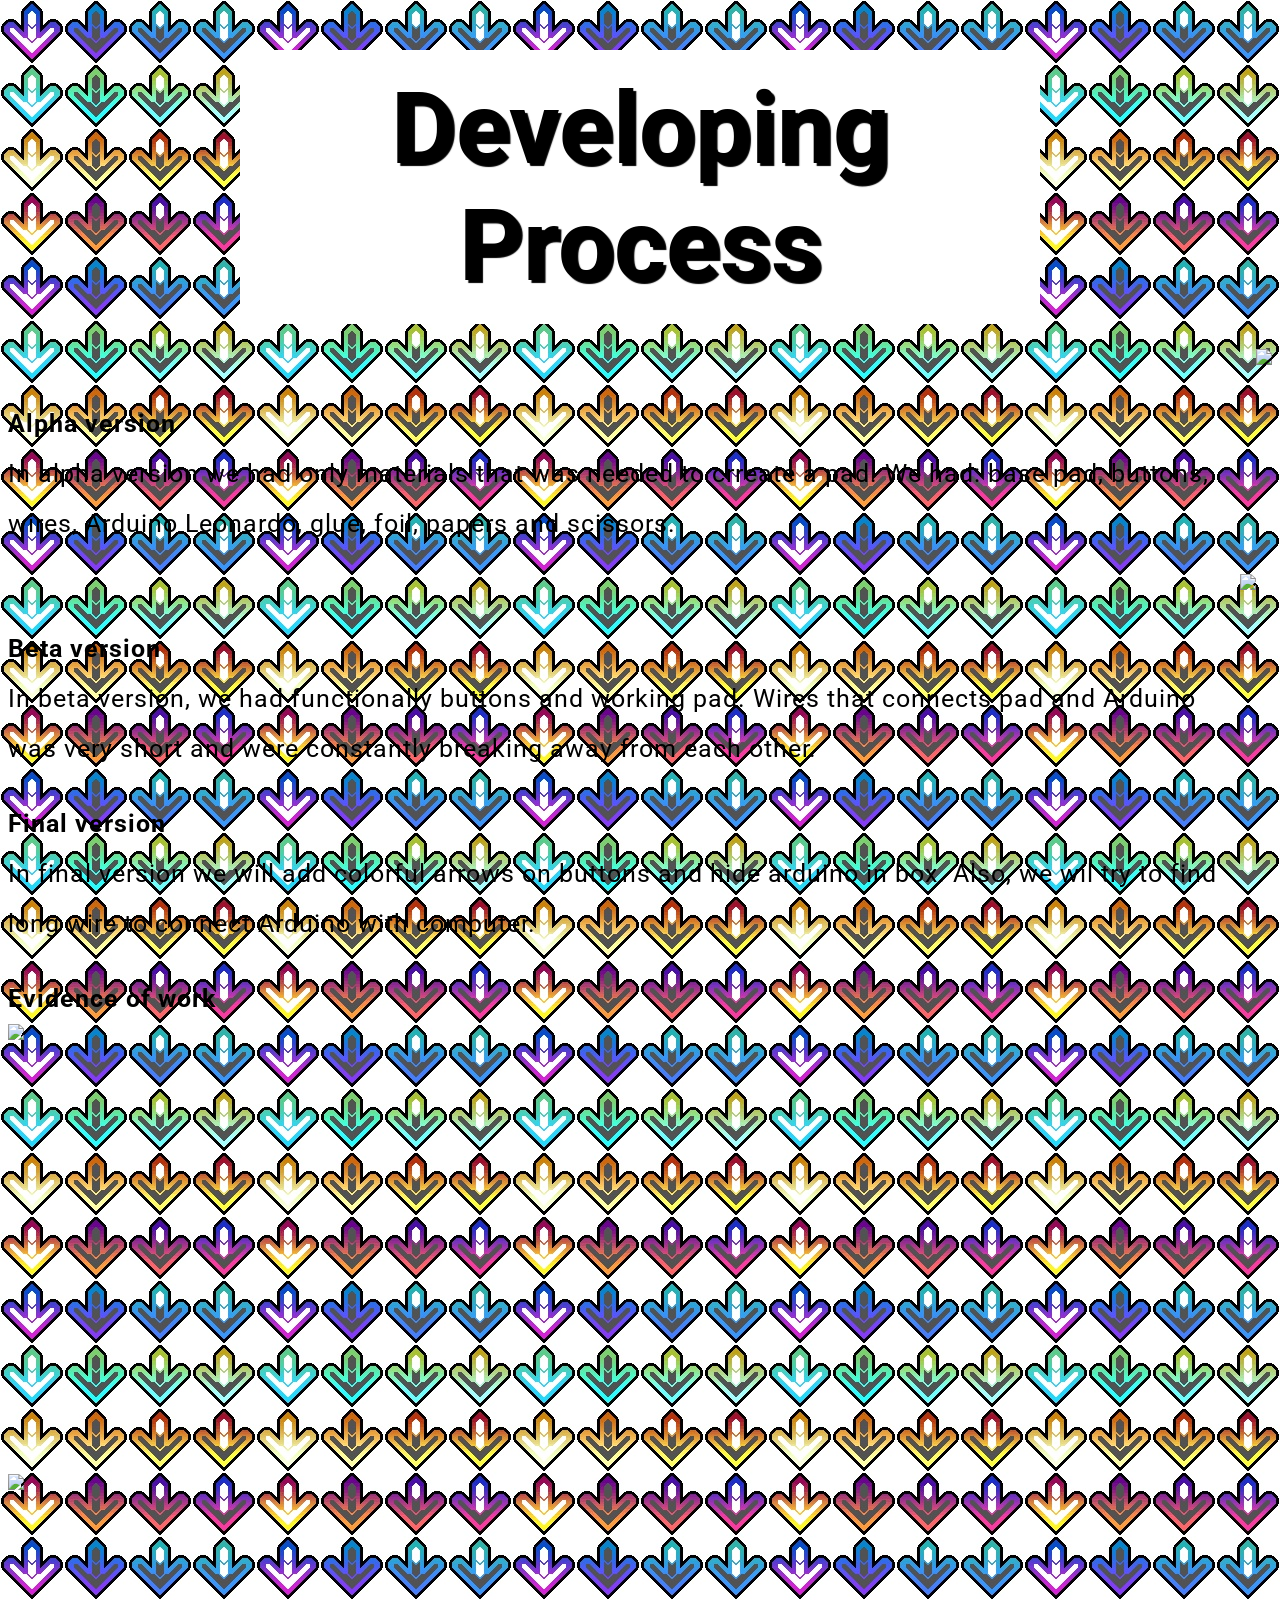
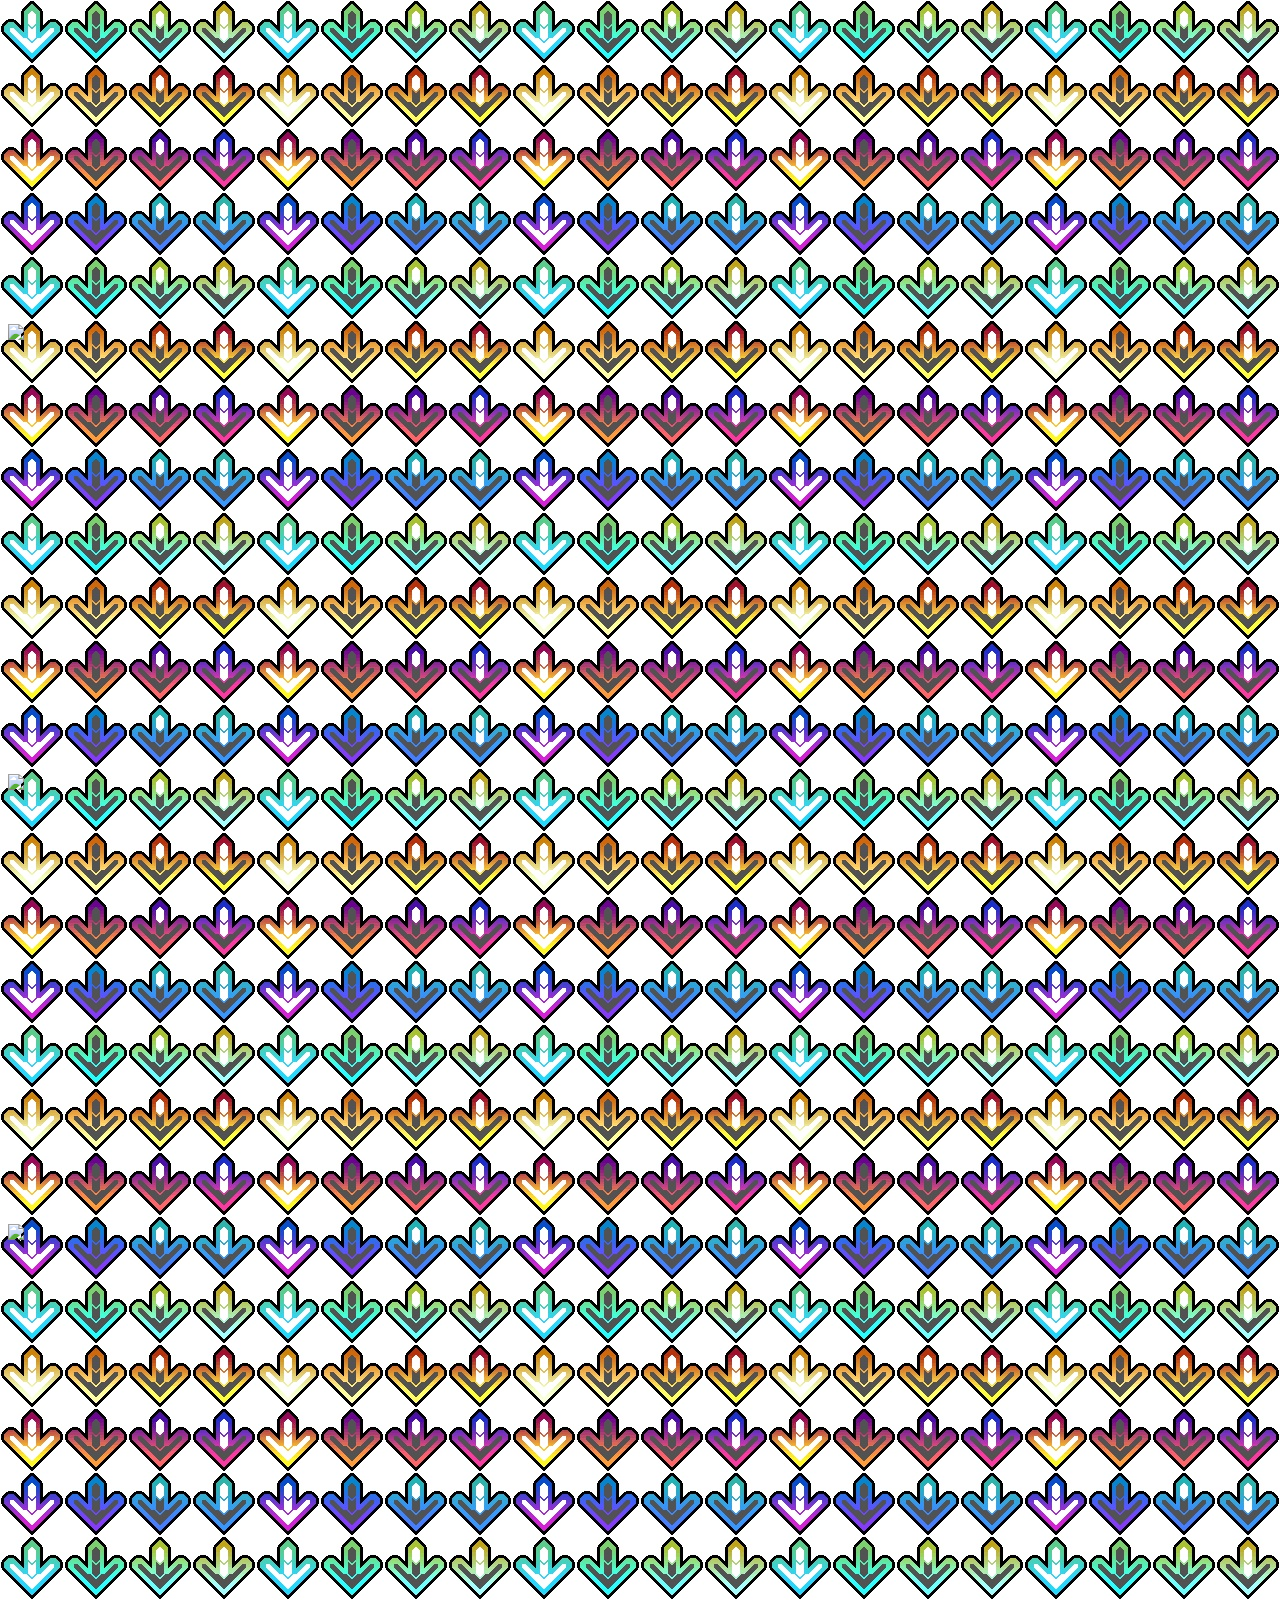
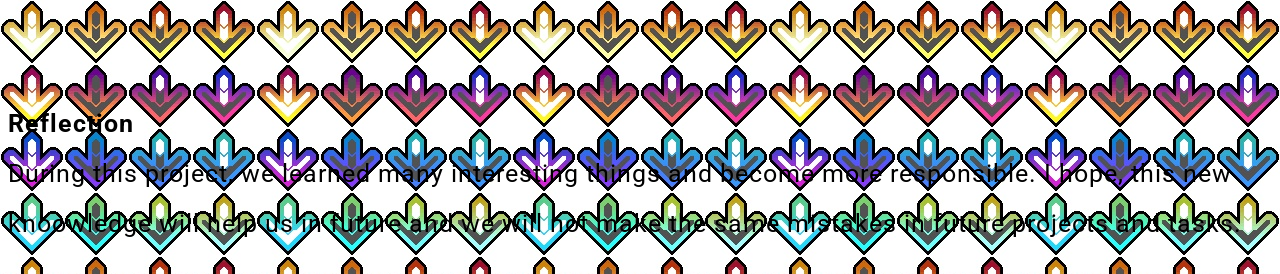
==== developing.html @ edda7273 "Add files via upload" ====
<!DOCTYPE html>
    <html>
        <head>
            <link rel=”icon” href=”/favicon.ico” type=”image/x-icon”>
            <link rel="shortcut icon" href="/favicon.ico" type="image/x-icon">

            <meta charset="utf-8">
            
            <link href="styles/new.css" rel="stylesheet" type="text/css" />

            <link rel="preconnect" href="https://fonts.googleapis.com">
<link rel="preconnect" href="https://fonts.gstatic.com" crossorigin>
<link href="https://fonts.googleapis.com/css2?family=Roboto:ital,wght@0,100..900;1,100..900&display=swap" rel="stylesheet">

            <link rel="preconnect" href="https://fonts.googleapis.com">
<link rel="preconnect" href="https://fonts.gstatic.com" crossorigin>
<link href="https://fonts.googleapis.com/css2?family=Bitcount+Grid+Double+Ink:wght@100..900&display=swap" rel="stylesheet">

            <title>Developing Process</title>
        </head>

        <body>

            <h1>
                Developing Process
            </h1>

            <div class="text8">
            
                <p>
                    <img src="images/photo_2026-05-17_21-23-11.jpg" height="400px" align="right"> <br>

                    <b>Alpha version</b> <br>
                    In alpha version we had only materials that was needed to crreate a pad. We had: base pad, buttons, wires, Arduino Leonardo, glue, foil, papers and scissors. 
            </div>

            <div class="text9">
            
                <p>
                    <img src="images/photo_2_2026-05-19_14-45-23.jpg" height="400px" align="right"> <br>

                    <b>Beta version</b> <br>
                    In beta version, we had functionally buttons and working pad. Wires that connects pad and Arduino was very short and were constantly breaking away from each other. 
            </div>

            <div class="text10">
            
                <p>

                    <b>Final version</b> <br>
                    In final version we will add colorful arrows on buttons and hide arduino in box. Also, we wil try to find long wire to connect Arduino with computer. 
                </p>
            </div>

            <div class="text11">
            
                <p>

                    <b>Evidence of work</b> <br>

                <img src="images/photo_2026-05-17_21-12-37.jpg" height="400px"> <br>
                <img src="images/photo_2026-05-17_21-12-39.jpg" height="400px"> <br>
                <img src="images/photo_2026-05-17_21-12-40.jpg" height="400px"> <br>
                <img src="images/photo_2026-05-17_21-20-04.jpg" height="400px"> <br>
                <img src="images/photo_2026-05-17_21-20-00.jpg" height="400px"> <br>
                </p>

            </div>
            
            <div class="text12">
            
                <p>

                    <b>Reflection</b> <br>
                    During this project, we learned many interesting things and become more responsible. I hope, this new knoowledge will help us in future and we will not make the same mistakes in future projects and tasks.
                </p>
            </div>
            <script src="scripts/main.js"></script>
        </body>



    </html>
---- styles/new.css ----
html {
  font-size: 15px; /* px значит 'пиксели': базовый шрифт будет 10 пикселей в высоту  */
  font-family: "Roboto", sans-serif;
}

p,
li {
  font-size: 25px;
  line-height: 2;
  letter-spacing: 1px;
}

body{
  background-image: url('../images/Illustration.jpg');
}

h1 {
  margin: auto;
  padding: 20px 0;
  color: #000000;
  text-shadow: 3px 3px 1px black;
  font-size: 100px;
  text-align: center;
  background-color: rgb(255, 255, 255);
  width: 800px;
  margin-top: 50px;
}

.text1 {
  display: flex;
  justify-content: center;
  align-items: center;
  background-color: rgb(255, 255, 255);
  padding: 10px 10px;
  height: auto;
  text-align: center;
  place-items: center;
  margin-top: 100px;
  margin-left: 100px;
  margin-right: 100px;
}

.text2 {
  display: flex;
  justify-content: center;
  align-items: center;
  height: 200px;
  background-color: rgb(255, 255, 255);
  padding: 20px 20px;
  text-align: center;
  place-items: center;
  margin-top: 100px;
  margin-left: 100px;
  margin-right: 100px;
  height: auto;
}

.text3 {
  display: flex;
  justify-content: center;
  align-items: center;
  height: 200px;
  background-color: rgb(255, 255, 255);
  padding: 20px 20px;
  text-align: center;
  place-items: center;
  margin-top: 100px;
  margin-left: 100px;
  margin-right: 100px;
  height: auto;
}

.text4 {
  display: flex;
  justify-content: center;
  align-items: center;
  height: 200px;
  background-color: rgb(255, 255, 255);
  padding: 20px 20px;
  text-align: center;
  place-items: center;
  margin-top: 100px;
  margin-left: 100px;
  margin-right: 100px;
  height: auto;
}

.text5 {
  display: flex;
  justify-content: center;
  align-items: center;
  height: 200px;
  background-color: rgb(255, 255, 255);
  padding: 20px 20px;
  text-align: center;
  place-items: center;
  margin-top: 100px;
  margin-left: 100px;
  margin-right: 100px;
  height: auto;
}

.text6 {
  display: flex;
  justify-content: center;
  align-items: center;
  height: 200px;
  background-color: rgb(255, 255, 255);
  padding: 20px 20px;
  text-align: center;
  place-items: center;
  margin-top: 100px;
  margin-left: 100px;
  margin-right: 100px;
  height: auto;
}

.text7 {
  display: flex;
  justify-content: center;
  align-items: center;
  height: 200px;
  background-color: rgb(255, 255, 255);
  padding: 20px 20px;
  text-align: center;
  place-items: center;
  margin-top: 100px;
  margin-left: 100px;
  margin-right: 100px;
  height: auto;
}

img {
  display: block;
  margin: 0 auto;
}
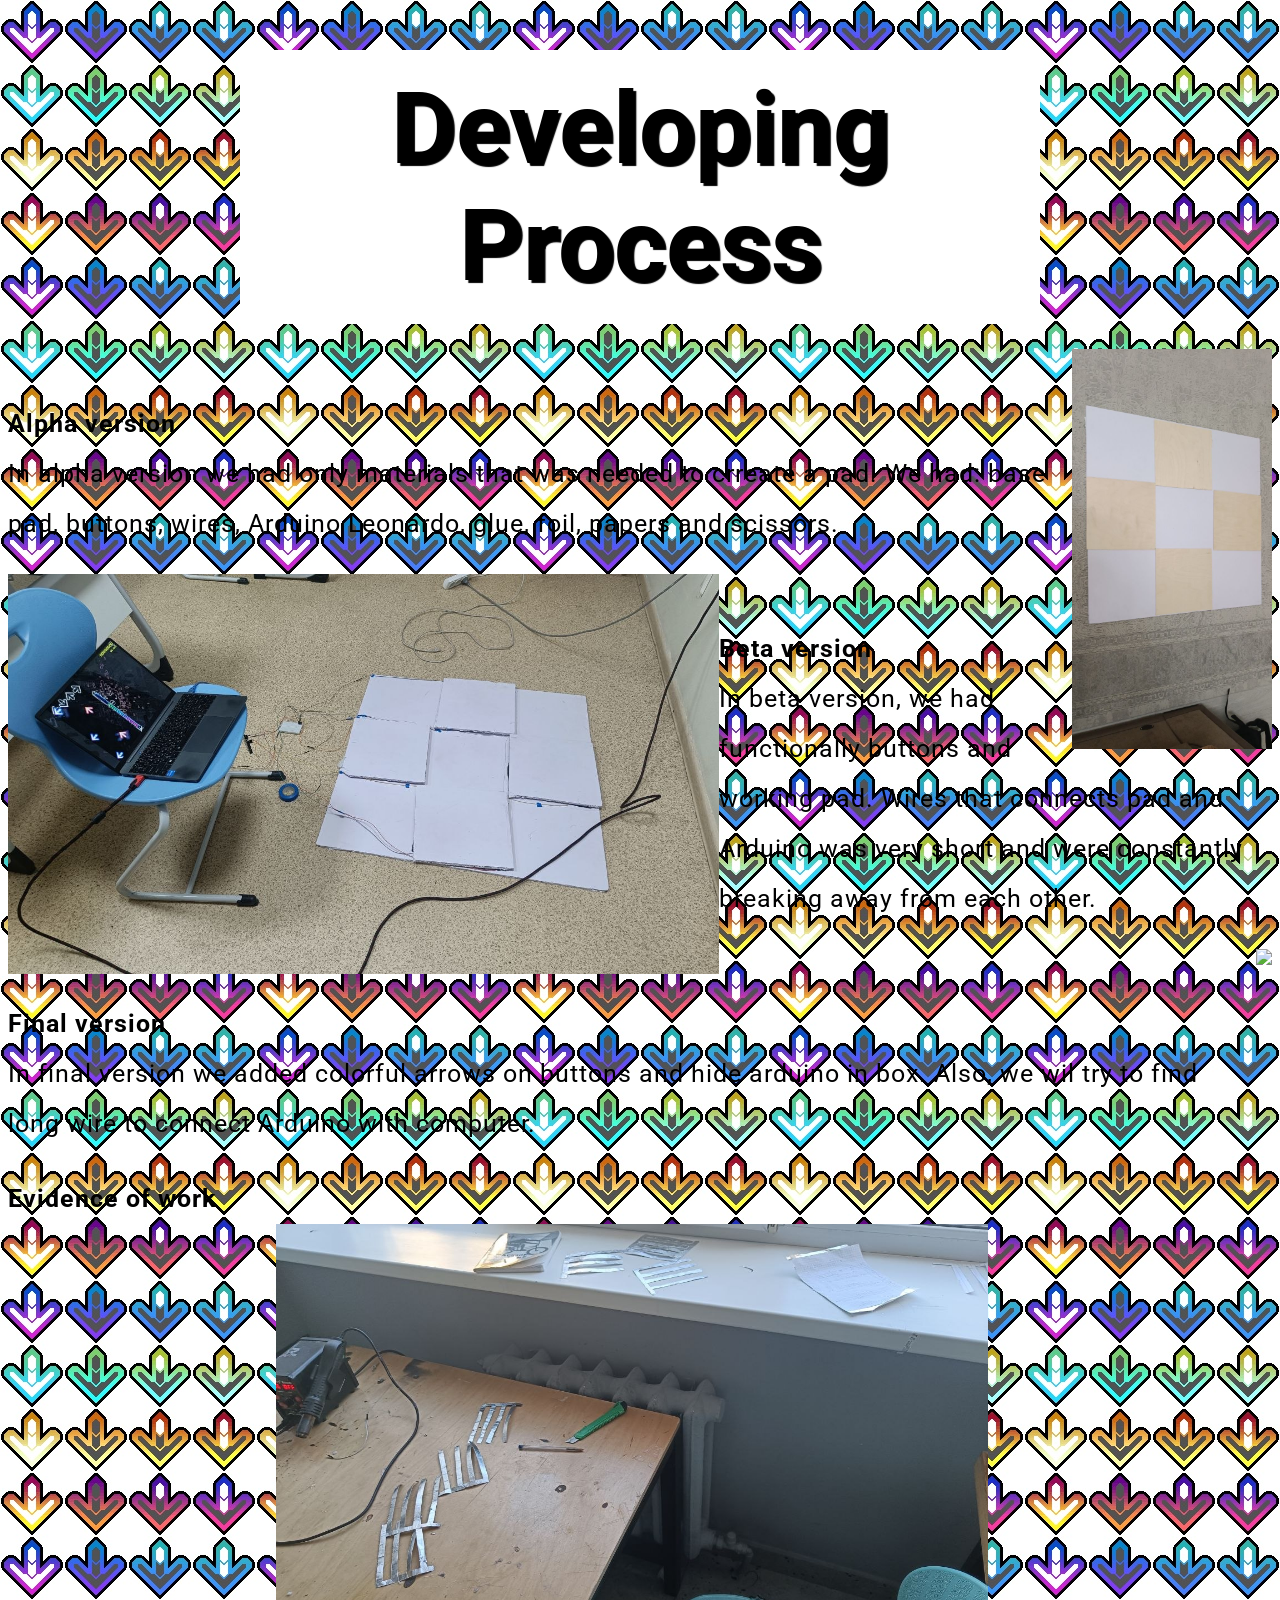
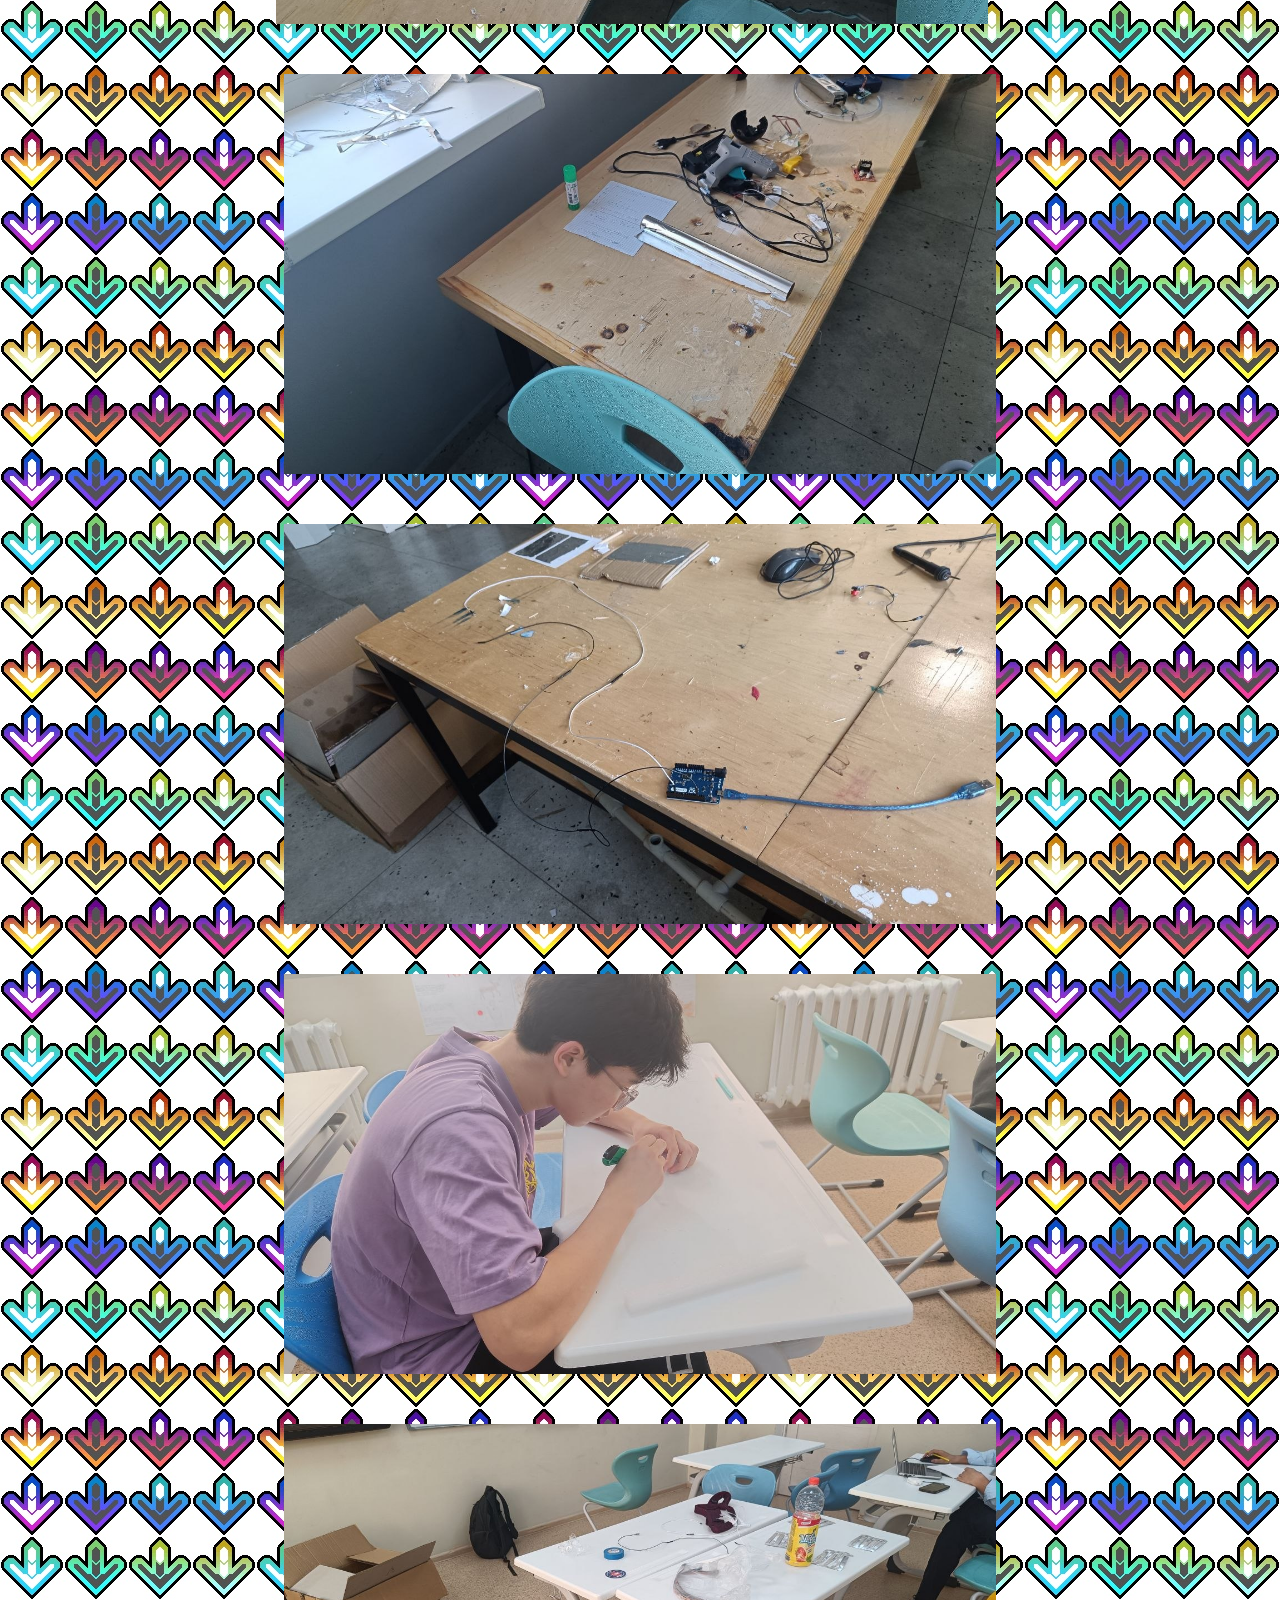
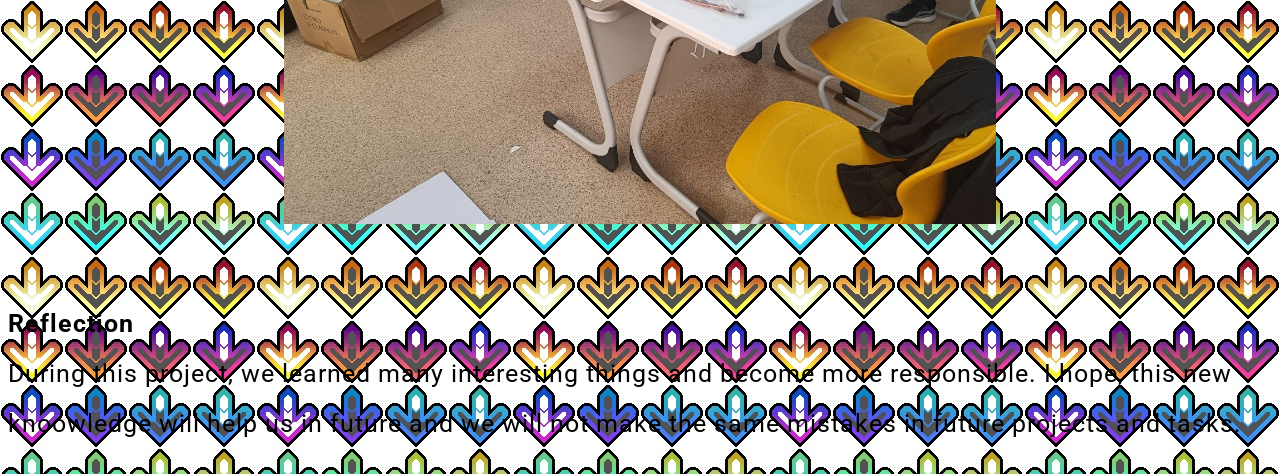
==== commit c2ee7f34: "Add files via upload" ====
--- a/developing.html
+++ b/developing.html
@@ -37,7 +37,7 @@
             <div class="text9">
             
                 <p>
-                    <img src="images/photo_2_2026-05-19_14-45-23.jpg" height="400px" align="right"> <br>
+                    <img src="images/photo_2_2026-05-19_14-45-23.jpg" height="400px" align="left"> <br>
 
                     <b>Beta version</b> <br>
                     In beta version, we had functionally buttons and working pad. Wires that connects pad and Arduino was very short and were constantly breaking away from each other. 
@@ -46,9 +46,10 @@
             <div class="text10">
             
                 <p>
+                    <img src="images/photo_2026-05-19_19-56-10.jpg" height="400px" align="right"> <br>
 
                     <b>Final version</b> <br>
-                    In final version we will add colorful arrows on buttons and hide arduino in box. Also, we wil try to find long wire to connect Arduino with computer. 
+                    In final version we added colorful arrows on buttons and hide arduino in box. Also, we wil try to find long wire to connect Arduino with computer. 
                 </p>
             </div>
 
